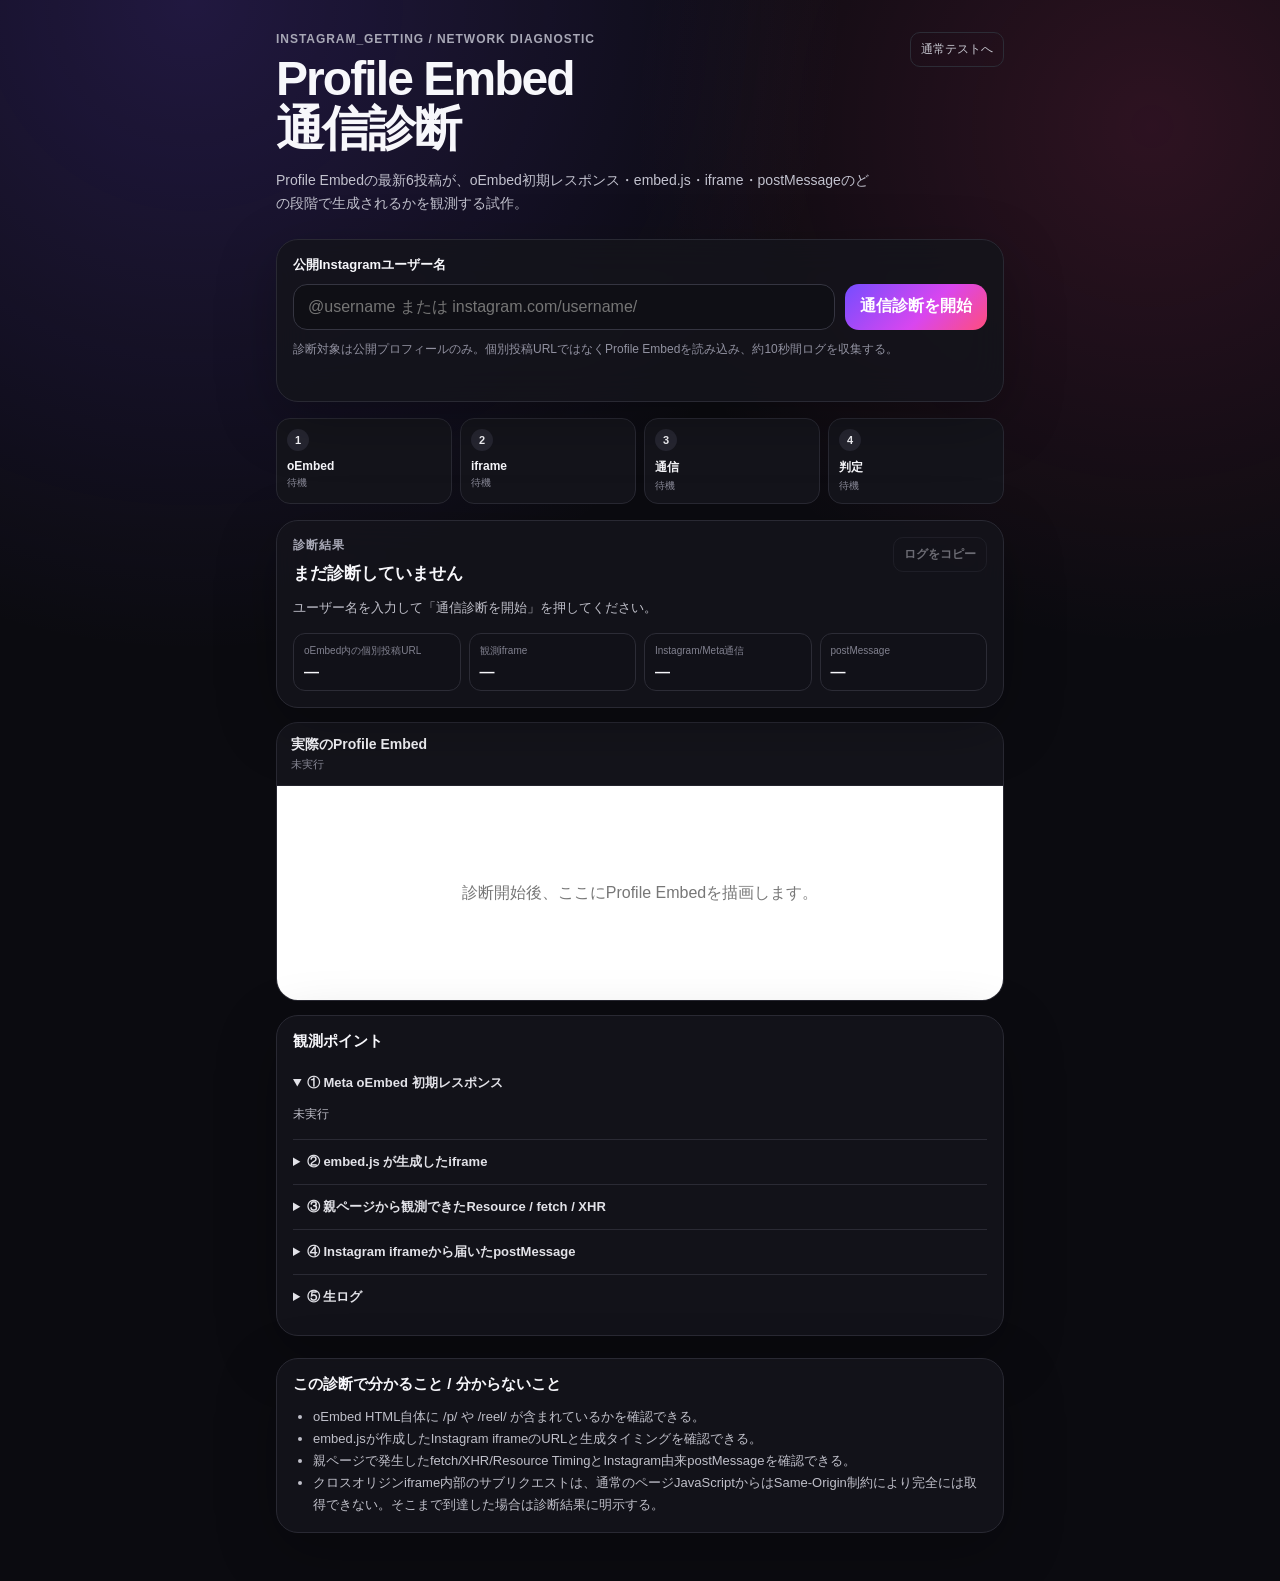
==== diagnostic.html @ 320d97ac "Add Profile Embed network diagnostic prototype" ====
<!doctype html>
<html lang="ja">
<head>
  <meta charset="utf-8" />
  <meta name="viewport" content="width=device-width,initial-scale=1,viewport-fit=cover" />
  <meta name="theme-color" content="#0b0b10" />
  <title>Instagram Profile Embed 通信診断</title>
  <link rel="stylesheet" href="/styles.css" />
  <link rel="stylesheet" href="/diagnostic.css" />
</head>
<body>
  <main class="shell">
    <header class="hero">
      <div>
        <p class="eyebrow">Instagram_getting / network diagnostic</p>
        <h1>Profile Embed<br />通信診断</h1>
        <p class="lead">Profile Embedの最新6投稿が、oEmbed初期レスポンス・embed.js・iframe・postMessageのどの段階で生成されるかを観測する試作。</p>
      </div>
      <a class="ghost diag-back" href="/">通常テストへ</a>
    </header>

    <section class="panel add-panel">
      <label for="diagTarget">公開Instagramユーザー名</label>
      <div class="input-row">
        <input id="diagTarget" autocomplete="off" autocapitalize="off" spellcheck="false" placeholder="@username または instagram.com/username/" />
        <button id="startDiagnostic" type="button">通信診断を開始</button>
      </div>
      <p class="hint">診断対象は公開プロフィールのみ。個別投稿URLではなくProfile Embedを読み込み、約10秒間ログを収集する。</p>
      <div id="diagMessage" class="global-message" aria-live="polite"></div>
    </section>

    <section class="diag-progress" id="diagProgress">
      <div data-step="oembed"><span>1</span><strong>oEmbed</strong><small>待機</small></div>
      <div data-step="iframe"><span>2</span><strong>iframe</strong><small>待機</small></div>
      <div data-step="network"><span>3</span><strong>通信</strong><small>待機</small></div>
      <div data-step="conclusion"><span>4</span><strong>判定</strong><small>待機</small></div>
    </section>

    <section class="panel diagnostic-summary-panel">
      <div class="diagnostic-summary-head">
        <div>
          <p class="eyebrow">診断結果</p>
          <h2 id="diagnosticConclusion">まだ診断していません</h2>
        </div>
        <button id="copyDiagnostic" class="ghost" type="button" disabled>ログをコピー</button>
      </div>
      <p id="diagnosticExplanation" class="diagnostic-explanation">ユーザー名を入力して「通信診断を開始」を押してください。</p>
      <div class="diagnostic-metrics">
        <div><span>oEmbed内の個別投稿URL</span><strong id="metricOembedLinks">—</strong></div>
        <div><span>観測iframe</span><strong id="metricIframes">—</strong></div>
        <div><span>Instagram/Meta通信</span><strong id="metricResources">—</strong></div>
        <div><span>postMessage</span><strong id="metricMessages">—</strong></div>
      </div>
    </section>

    <section class="card diagnostic-embed-card">
      <div class="card-head">
        <div class="card-title">
          <strong>実際のProfile Embed</strong>
          <span id="activeTarget">未実行</span>
        </div>
      </div>
      <div id="diagnosticEmbed" class="embed-wrap">
        <div class="loading">診断開始後、ここにProfile Embedを描画します。</div>
      </div>
    </section>

    <section class="panel diagnostic-details">
      <h2>観測ポイント</h2>
      <details open>
        <summary>① Meta oEmbed 初期レスポンス</summary>
        <div id="oembedDetail" class="diagnostic-detail-body">未実行</div>
      </details>
      <details>
        <summary>② embed.js が生成したiframe</summary>
        <div id="iframeDetail" class="diagnostic-detail-body">未実行</div>
      </details>
      <details>
        <summary>③ 親ページから観測できたResource / fetch / XHR</summary>
        <div id="resourceDetail" class="diagnostic-detail-body">未実行</div>
      </details>
      <details>
        <summary>④ Instagram iframeから届いたpostMessage</summary>
        <div id="messageDetail" class="diagnostic-detail-body">未実行</div>
      </details>
      <details>
        <summary>⑤ 生ログ</summary>
        <pre id="rawDiagnosticLog" class="diagnostic-log">未実行</pre>
      </details>
    </section>

    <section class="panel info-panel">
      <h2>この診断で分かること / 分からないこと</h2>
      <ul>
        <li>oEmbed HTML自体に /p/ や /reel/ が含まれているかを確認できる。</li>
        <li>embed.jsが作成したInstagram iframeのURLと生成タイミングを確認できる。</li>
        <li>親ページで発生したfetch/XHR/Resource TimingとInstagram由来postMessageを確認できる。</li>
        <li>クロスオリジンiframe内部のサブリクエストは、通常のページJavaScriptからはSame-Origin制約により完全には取得できない。そこまで到達した場合は診断結果に明示する。</li>
      </ul>
    </section>
  </main>

  <script src="/diagnostic.js" defer></script>
</body>
</html>
---- styles.css ----
:root {
  color-scheme: dark;
  font-family: -apple-system, BlinkMacSystemFont, "SF Pro Text", "Segoe UI", sans-serif;
  background: #0b0b10;
  color: #f7f7fb;
}

* { box-sizing: border-box; }

body {
  margin: 0;
  min-height: 100vh;
  background:
    radial-gradient(circle at 15% 0%, rgba(120, 76, 255, .2), transparent 34%),
    radial-gradient(circle at 90% 8%, rgba(255, 61, 137, .14), transparent 28%),
    #0b0b10;
}

button, input { font: inherit; }
button { cursor: pointer; }

.shell {
  width: min(760px, 100%);
  margin: 0 auto;
  padding: max(24px, env(safe-area-inset-top)) 16px max(48px, env(safe-area-inset-bottom));
}

.hero {
  display: flex;
  gap: 20px;
  align-items: flex-start;
  justify-content: space-between;
  margin: 8px 0 24px;
}

.eyebrow {
  margin: 0 0 8px;
  color: #a8a8b6;
  font-size: 12px;
  font-weight: 700;
  letter-spacing: .08em;
  text-transform: uppercase;
}

h1 {
  margin: 0;
  font-size: clamp(30px, 7vw, 48px);
  line-height: 1.05;
  letter-spacing: -.04em;
}

.lead {
  max-width: 600px;
  margin: 14px 0 0;
  color: #c2c2ce;
  line-height: 1.65;
  font-size: 14px;
}

.status-pill {
  flex: 0 0 auto;
  display: flex;
  align-items: center;
  gap: 7px;
  padding: 8px 10px;
  border: 1px solid #30303b;
  border-radius: 999px;
  color: #cfcfd8;
  font-size: 12px;
  background: rgba(22,22,29,.8);
}
.status-pill span {
  width: 7px;
  height: 7px;
  border-radius: 50%;
  background: #52d273;
  box-shadow: 0 0 12px rgba(82,210,115,.8);
}

.panel {
  border: 1px solid #292933;
  background: rgba(20,20,27,.86);
  backdrop-filter: blur(18px);
  border-radius: 22px;
  padding: 16px;
  box-shadow: 0 18px 60px rgba(0,0,0,.25);
}

.add-panel label {
  display: block;
  margin-bottom: 10px;
  font-size: 13px;
  font-weight: 700;
}

.input-row {
  display: grid;
  grid-template-columns: 1fr auto;
  gap: 10px;
}

input {
  width: 100%;
  min-width: 0;
  border: 1px solid #353541;
  border-radius: 14px;
  padding: 13px 14px;
  outline: none;
  color: #fff;
  background: #0f0f15;
}
input:focus { border-color: #7b61ff; box-shadow: 0 0 0 3px rgba(123,97,255,.15); }

button {
  border: 0;
  border-radius: 14px;
  padding: 12px 15px;
  color: #fff;
  font-weight: 750;
  background: linear-gradient(135deg, #754dff, #d946ef 58%, #ff4d7d);
}
button:disabled { opacity: .5; cursor: default; }

.hint, .small {
  margin: 10px 0 0;
  color: #9191a0;
  font-size: 12px;
  line-height: 1.55;
}

.global-message { min-height: 18px; margin-top: 8px; color: #ff9ea9; font-size: 12px; }

.toolbar {
  display: flex;
  align-items: center;
  justify-content: space-between;
  gap: 12px;
  margin: 22px 2px 12px;
  color: #9e9eaa;
  font-size: 12px;
}
.toolbar strong { color: #fff; margin-right: 6px; }
.toolbar-actions { display: flex; gap: 8px; }
.ghost {
  padding: 8px 10px;
  border: 1px solid #2c2c36;
  border-radius: 10px;
  background: transparent;
  color: #c5c5ce;
  font-size: 12px;
}
.ghost.danger { color: #ff8794; }

.cards { display: grid; gap: 14px; }

.card {
  overflow: hidden;
  border: 1px solid #292933;
  border-radius: 22px;
  background: #14141b;
}

.card-head {
  display: flex;
  align-items: center;
  justify-content: space-between;
  gap: 10px;
  padding: 13px 14px;
  border-bottom: 1px solid #24242d;
}
.card-title { min-width: 0; }
.card-title strong { display: block; overflow: hidden; text-overflow: ellipsis; white-space: nowrap; font-size: 14px; }
.card-title span { display: block; margin-top: 3px; color: #888896; font-size: 11px; }
.card-actions { display: flex; gap: 6px; }
.card-actions button { padding: 7px 9px; border: 1px solid #30303a; border-radius: 9px; background: #1c1c24; font-size: 11px; }
.card-actions .remove { color: #ff8d99; }

.embed-wrap {
  min-height: 180px;
  padding: 12px;
  background: #fff;
  color: #111;
}
.embed-wrap blockquote.instagram-media { margin: 0 auto !important; min-width: 0 !important; width: 100% !important; max-width: 540px !important; }
.embed-wrap iframe { max-width: 100% !important; }

.loading, .embed-error {
  display: grid;
  place-items: center;
  min-height: 190px;
  padding: 24px;
  text-align: center;
}
.loading { color: #777; }
.embed-error { background: #181820; color: #ff9ba6; }
.embed-error p { margin: 0; line-height: 1.6; font-size: 13px; }

.diag {
  display: grid;
  grid-template-columns: repeat(3, 1fr);
  gap: 1px;
  border-top: 1px solid #24242d;
  background: #24242d;
}
.diag div { padding: 9px 10px; background: #111118; }
.diag span { display: block; color: #777785; font-size: 10px; }
.diag strong { display: block; margin-top: 3px; font-size: 11px; font-weight: 650; }

.empty {
  padding: 42px 20px;
  border: 1px dashed #32323d;
  border-radius: 20px;
  text-align: center;
  color: #858593;
  line-height: 1.7;
  font-size: 13px;
}

.info-panel { margin-top: 22px; }
.info-panel h2 { margin: 0; font-size: 15px; }
.info-panel ul { margin: 12px 0 0; padding-left: 20px; color: #c0c0ca; line-height: 1.7; font-size: 13px; }

@media (max-width: 620px) {
  .hero { display: block; }
  .status-pill { display: inline-flex; margin-top: 14px; }
  .input-row { grid-template-columns: 1fr; }
  .toolbar { align-items: flex-end; }
  .toolbar-actions { flex-wrap: wrap; justify-content: flex-end; }
}
---- diagnostic.css ----
.diag-back {
  display: inline-block;
  text-decoration: none;
  white-space: nowrap;
}

.diag-progress {
  display: grid;
  grid-template-columns: repeat(4, 1fr);
  gap: 8px;
  margin: 16px 0;
}

.diag-progress > div {
  border: 1px solid #292933;
  border-radius: 14px;
  padding: 10px;
  background: #14141b;
}

.diag-progress span {
  display: inline-grid;
  place-items: center;
  width: 22px;
  height: 22px;
  border-radius: 50%;
  background: #262631;
  font-size: 11px;
  font-weight: 800;
}

.diag-progress strong,
.diag-progress small {
  display: block;
}

.diag-progress strong {
  margin-top: 8px;
  font-size: 12px;
}

.diag-progress small {
  margin-top: 3px;
  color: #858593;
  font-size: 10px;
}

.diag-progress [data-state="running"] {
  border-color: #7057ff;
  box-shadow: 0 0 0 2px rgba(112,87,255,.12);
}

.diag-progress [data-state="done"] {
  border-color: #2e7d4c;
}

.diag-progress [data-state="done"] span {
  background: #21643d;
}

.diag-progress [data-state="error"] {
  border-color: #8b3947;
}

.diagnostic-summary-panel {
  margin-bottom: 14px;
}

.diagnostic-summary-head {
  display: flex;
  align-items: flex-start;
  justify-content: space-between;
  gap: 12px;
}

.diagnostic-summary-head h2 {
  margin: 0;
  font-size: 17px;
  line-height: 1.4;
}

.diagnostic-explanation {
  margin: 12px 0 0;
  color: #c0c0ca;
  font-size: 13px;
  line-height: 1.7;
}

.diagnostic-metrics {
  display: grid;
  grid-template-columns: repeat(4, 1fr);
  gap: 8px;
  margin-top: 14px;
}

.diagnostic-metrics > div {
  padding: 10px;
  border: 1px solid #2c2c36;
  border-radius: 12px;
  background: #111118;
}

.diagnostic-metrics span,
.diagnostic-metrics strong {
  display: block;
}

.diagnostic-metrics span {
  color: #81818f;
  font-size: 10px;
  line-height: 1.4;
}

.diagnostic-metrics strong {
  margin-top: 5px;
  font-size: 15px;
}

.diagnostic-embed-card {
  margin-bottom: 14px;
}

.diagnostic-details h2 {
  margin: 0 0 10px;
  font-size: 15px;
}

.diagnostic-details details {
  border-top: 1px solid #2a2a34;
}

.diagnostic-details details:first-of-type {
  border-top: 0;
}

.diagnostic-details summary {
  padding: 13px 0;
  cursor: pointer;
  color: #e2e2e8;
  font-size: 13px;
  font-weight: 700;
}

.diagnostic-detail-body {
  padding: 0 0 14px;
  color: #bdbdc7;
  font-size: 12px;
  line-height: 1.6;
  overflow-wrap: anywhere;
}

.diag-kv {
  display: grid;
  gap: 6px;
  margin: 0 0 10px;
}

.diag-kv > div {
  display: grid;
  grid-template-columns: 120px 1fr;
  gap: 8px;
}

.diag-kv dt {
  color: #777785;
}

.diag-kv dd {
  margin: 0;
  color: #dddde5;
  overflow-wrap: anywhere;
}

.diag-list {
  margin: 0;
  padding-left: 20px;
}

.diag-list li {
  margin: 8px 0;
}

.diag-list code,
.diagnostic-detail-body code {
  display: block;
  margin-top: 4px;
  padding: 7px 8px;
  border-radius: 8px;
  background: #0d0d13;
  color: #aeb7ff;
  white-space: pre-wrap;
  overflow-wrap: anywhere;
  font-size: 10px;
}

.diag-list pre {
  max-height: 220px;
  overflow: auto;
  padding: 8px;
  border-radius: 8px;
  background: #0d0d13;
  color: #d7d7df;
  white-space: pre-wrap;
  overflow-wrap: anywhere;
  font-size: 10px;
}

.diag-list small {
  display: block;
  margin-top: 4px;
  color: #777785;
}

.diag-none {
  color: #777785;
}

.diagnostic-log {
  max-height: 420px;
  overflow: auto;
  margin: 0;
  padding: 12px;
  border-radius: 12px;
  background: #09090d;
  color: #c8c8d2;
  white-space: pre-wrap;
  overflow-wrap: anywhere;
  font-size: 10px;
  line-height: 1.55;
}

@media (max-width: 620px) {
  .diag-progress {
    grid-template-columns: repeat(2, 1fr);
  }

  .diagnostic-metrics {
    grid-template-columns: repeat(2, 1fr);
  }

  .diagnostic-summary-head {
    display: block;
  }

  .diagnostic-summary-head .ghost {
    margin-top: 12px;
  }

  .diag-kv > div {
    grid-template-columns: 100px 1fr;
  }
}
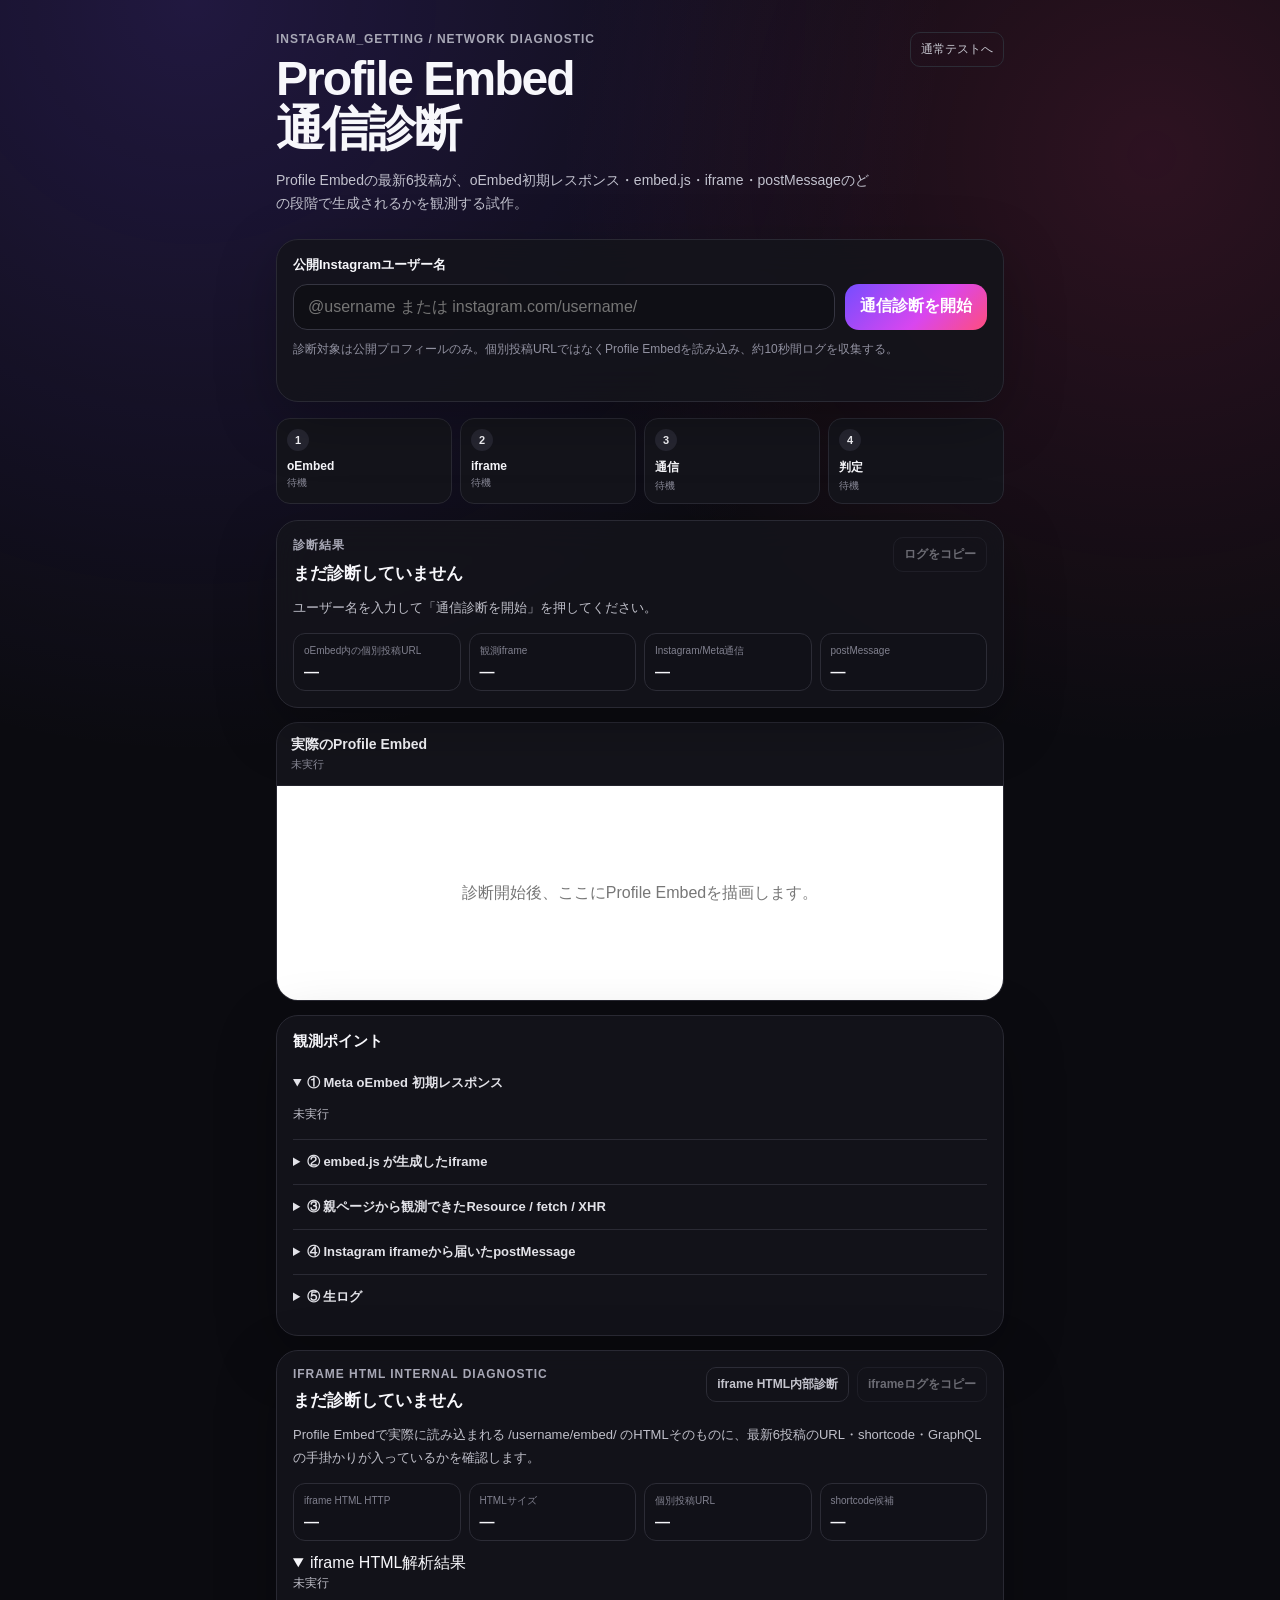
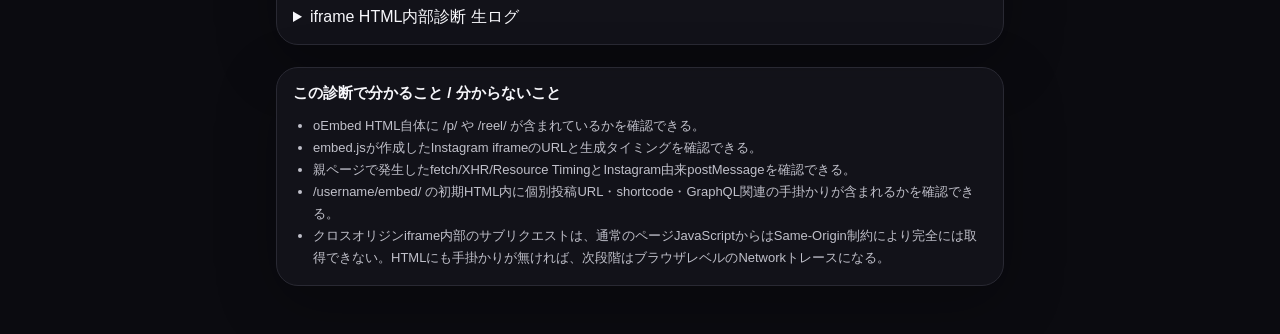
==== commit eec3f7df: "Add iframe HTML internal diagnostic" ====
--- a/diagnostic.html
+++ b/diagnostic.html
@@ -89,17 +89,47 @@
       </details>
     </section>
 
+    <section class="panel diagnostic-summary-panel" style="margin-top:14px;">
+      <div class="diagnostic-summary-head">
+        <div>
+          <p class="eyebrow">iframe HTML internal diagnostic</p>
+          <h2 id="frameDiagStatus">まだ診断していません</h2>
+        </div>
+        <div style="display:flex; gap:8px; flex-wrap:wrap;">
+          <button id="runFrameDiagnostic" class="ghost" type="button">iframe HTML内部診断</button>
+          <button id="copyFrameDiagnostic" class="ghost" type="button" disabled>iframeログをコピー</button>
+        </div>
+      </div>
+      <p id="frameDiagExplanation" class="diagnostic-explanation">Profile Embedで実際に読み込まれる /username/embed/ のHTMLそのものに、最新6投稿のURL・shortcode・GraphQLの手掛かりが入っているかを確認します。</p>
+      <div class="diagnostic-metrics">
+        <div><span>iframe HTML HTTP</span><strong id="frameMetricHttp">—</strong></div>
+        <div><span>HTMLサイズ</span><strong id="frameMetricHtml">—</strong></div>
+        <div><span>個別投稿URL</span><strong id="frameMetricLinks">—</strong></div>
+        <div><span>shortcode候補</span><strong id="frameMetricShortcodes">—</strong></div>
+      </div>
+      <details open style="margin-top:12px;">
+        <summary>iframe HTML解析結果</summary>
+        <div id="frameHtmlSummary" class="diagnostic-detail-body">未実行</div>
+      </details>
+      <details>
+        <summary>iframe HTML内部診断 生ログ</summary>
+        <pre id="rawFrameDiagnosticLog" class="diagnostic-log">未実行</pre>
+      </details>
+    </section>
+
     <section class="panel info-panel">
       <h2>この診断で分かること / 分からないこと</h2>
       <ul>
         <li>oEmbed HTML自体に /p/ や /reel/ が含まれているかを確認できる。</li>
         <li>embed.jsが作成したInstagram iframeのURLと生成タイミングを確認できる。</li>
         <li>親ページで発生したfetch/XHR/Resource TimingとInstagram由来postMessageを確認できる。</li>
-        <li>クロスオリジンiframe内部のサブリクエストは、通常のページJavaScriptからはSame-Origin制約により完全には取得できない。そこまで到達した場合は診断結果に明示する。</li>
+        <li>/username/embed/ の初期HTML内に個別投稿URL・shortcode・GraphQL関連の手掛かりが含まれるかを確認できる。</li>
+        <li>クロスオリジンiframe内部のサブリクエストは、通常のページJavaScriptからはSame-Origin制約により完全には取得できない。HTMLにも手掛かりが無ければ、次段階はブラウザレベルのNetworkトレースになる。</li>
       </ul>
     </section>
   </main>
 
   <script src="/diagnostic.js" defer></script>
+  <script src="/frame-diagnostic.js" defer></script>
 </body>
 </html>
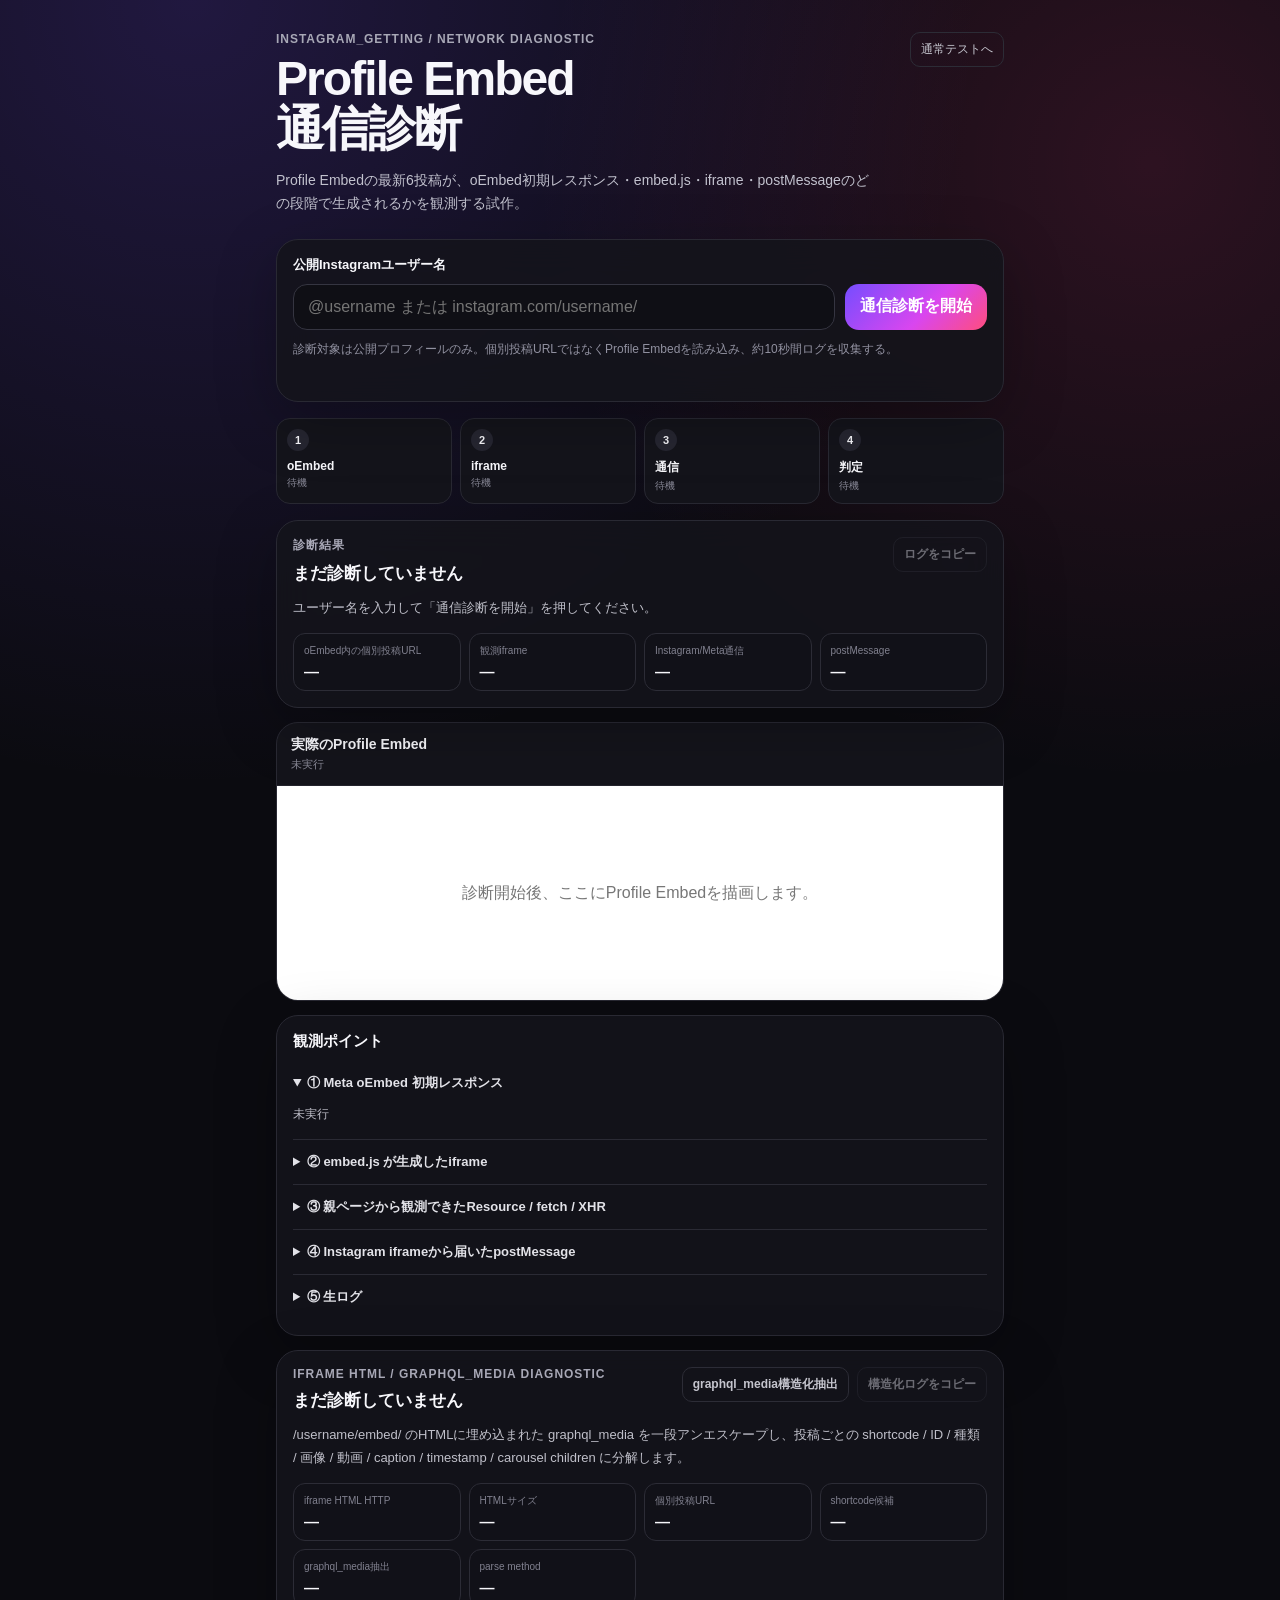
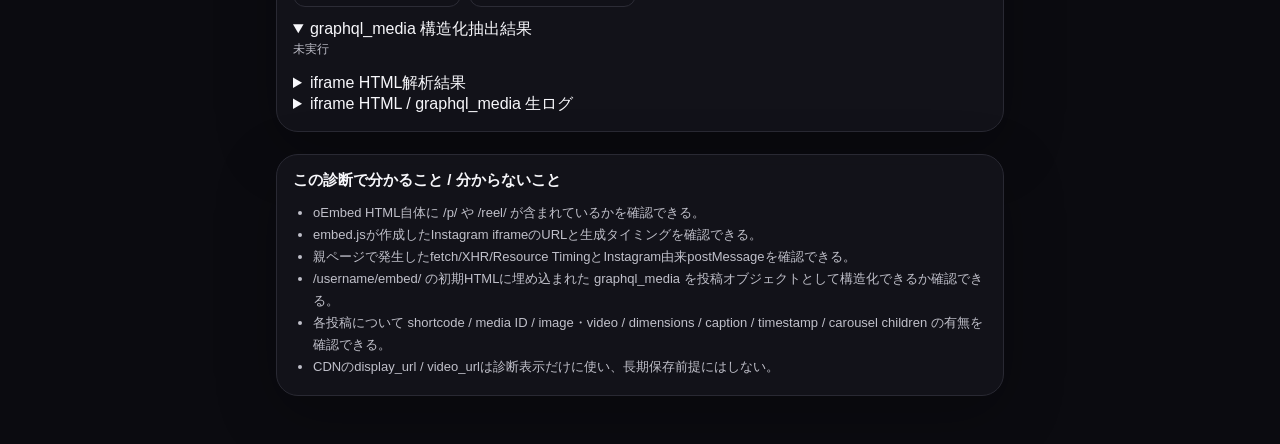
==== commit 85f1c43d: "Add graphql_media structured extraction diagnostic" ====
--- a/diagnostic.html
+++ b/diagnostic.html
@@ -92,27 +92,33 @@
     <section class="panel diagnostic-summary-panel" style="margin-top:14px;">
       <div class="diagnostic-summary-head">
         <div>
-          <p class="eyebrow">iframe HTML internal diagnostic</p>
+          <p class="eyebrow">iframe HTML / graphql_media diagnostic</p>
           <h2 id="frameDiagStatus">まだ診断していません</h2>
         </div>
         <div style="display:flex; gap:8px; flex-wrap:wrap;">
-          <button id="runFrameDiagnostic" class="ghost" type="button">iframe HTML内部診断</button>
-          <button id="copyFrameDiagnostic" class="ghost" type="button" disabled>iframeログをコピー</button>
+          <button id="runFrameDiagnostic" class="ghost" type="button">graphql_media構造化抽出</button>
+          <button id="copyFrameDiagnostic" class="ghost" type="button" disabled>構造化ログをコピー</button>
         </div>
       </div>
-      <p id="frameDiagExplanation" class="diagnostic-explanation">Profile Embedで実際に読み込まれる /username/embed/ のHTMLそのものに、最新6投稿のURL・shortcode・GraphQLの手掛かりが入っているかを確認します。</p>
+      <p id="frameDiagExplanation" class="diagnostic-explanation">/username/embed/ のHTMLに埋め込まれた graphql_media を一段アンエスケープし、投稿ごとの shortcode / ID / 種類 / 画像 / 動画 / caption / timestamp / carousel children に分解します。</p>
       <div class="diagnostic-metrics">
         <div><span>iframe HTML HTTP</span><strong id="frameMetricHttp">—</strong></div>
         <div><span>HTMLサイズ</span><strong id="frameMetricHtml">—</strong></div>
         <div><span>個別投稿URL</span><strong id="frameMetricLinks">—</strong></div>
         <div><span>shortcode候補</span><strong id="frameMetricShortcodes">—</strong></div>
+        <div><span>graphql_media抽出</span><strong id="frameMetricGraphql">—</strong></div>
+        <div><span>parse method</span><strong id="frameMetricParse">—</strong></div>
       </div>
       <details open style="margin-top:12px;">
+        <summary>graphql_media 構造化抽出結果</summary>
+        <div id="graphqlMediaSummary" class="diagnostic-detail-body">未実行</div>
+      </details>
+      <details>
         <summary>iframe HTML解析結果</summary>
         <div id="frameHtmlSummary" class="diagnostic-detail-body">未実行</div>
       </details>
       <details>
-        <summary>iframe HTML内部診断 生ログ</summary>
+        <summary>iframe HTML / graphql_media 生ログ</summary>
         <pre id="rawFrameDiagnosticLog" class="diagnostic-log">未実行</pre>
       </details>
     </section>
@@ -123,8 +129,9 @@
         <li>oEmbed HTML自体に /p/ や /reel/ が含まれているかを確認できる。</li>
         <li>embed.jsが作成したInstagram iframeのURLと生成タイミングを確認できる。</li>
         <li>親ページで発生したfetch/XHR/Resource TimingとInstagram由来postMessageを確認できる。</li>
-        <li>/username/embed/ の初期HTML内に個別投稿URL・shortcode・GraphQL関連の手掛かりが含まれるかを確認できる。</li>
-        <li>クロスオリジンiframe内部のサブリクエストは、通常のページJavaScriptからはSame-Origin制約により完全には取得できない。HTMLにも手掛かりが無ければ、次段階はブラウザレベルのNetworkトレースになる。</li>
+        <li>/username/embed/ の初期HTMLに埋め込まれた graphql_media を投稿オブジェクトとして構造化できるか確認できる。</li>
+        <li>各投稿について shortcode / media ID / image・video / dimensions / caption / timestamp / carousel children の有無を確認できる。</li>
+        <li>CDNのdisplay_url / video_urlは診断表示だけに使い、長期保存前提にはしない。</li>
       </ul>
     </section>
   </main>
